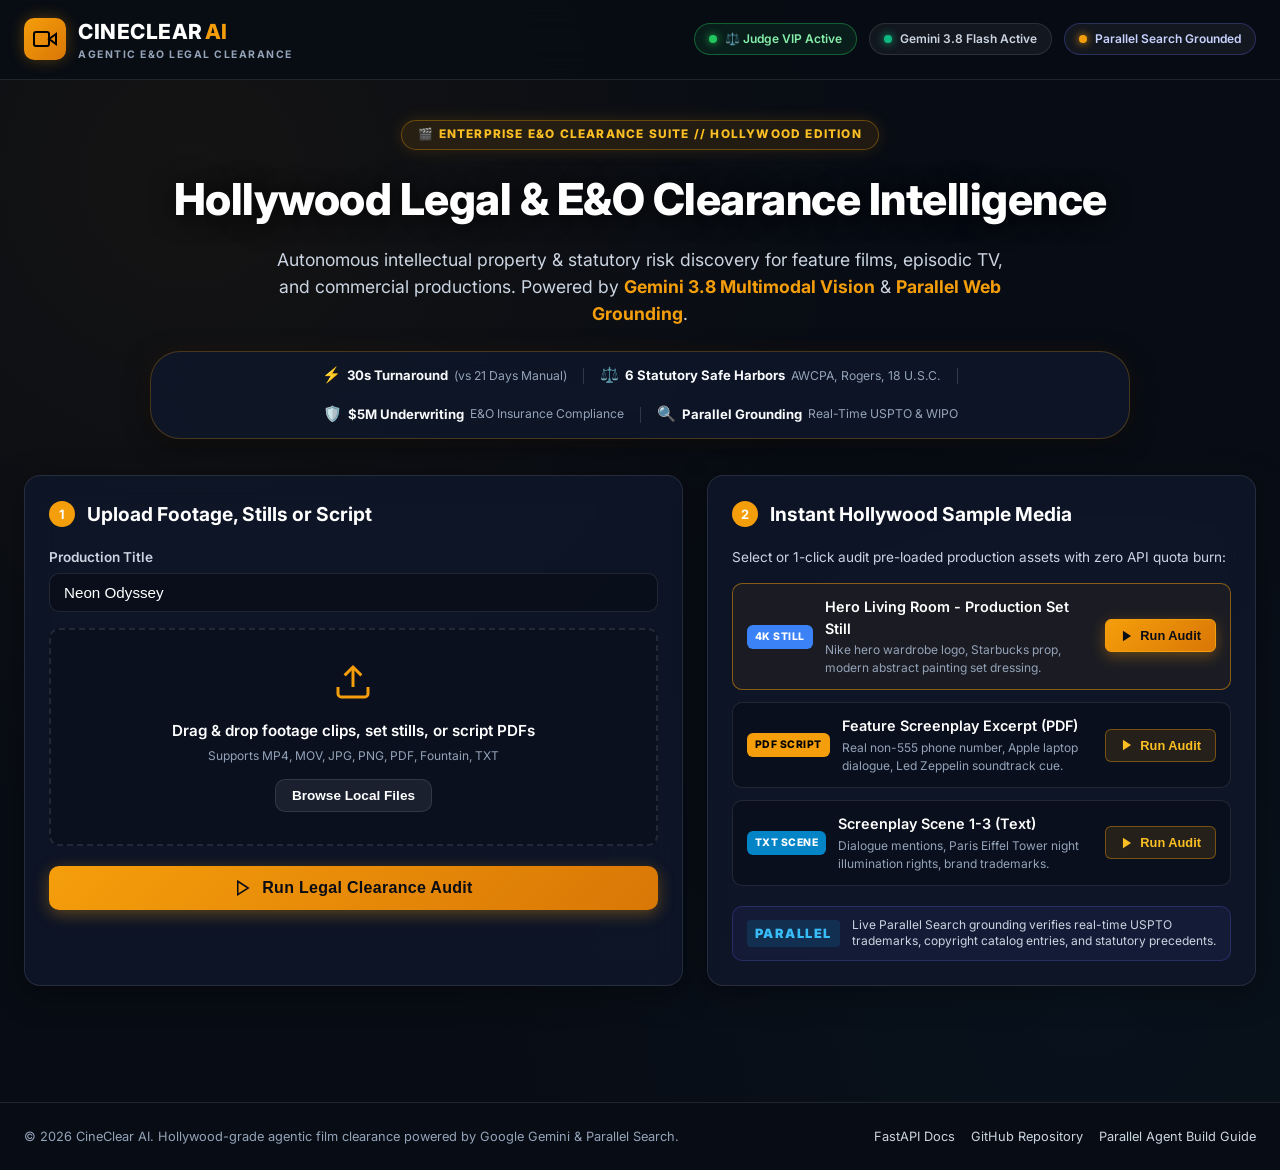
==== static/index.html @ ed9896b4 "perf: parallelize candidate grounding and video frames with asyncio.gather, add realistic stage prog" ====
<!DOCTYPE html>
<html lang="en">
<head>
    <meta charset="UTF-8">
    <meta name="viewport" content="width=device-width, initial-scale=1.0">
    <title>CineClear AI - Agentic Legal & E&O Clearance System</title>
    <link rel="stylesheet" href="/static/style.css">
    <link rel="preconnect" href="https://fonts.googleapis.com">
    <link rel="preconnect" href="https://fonts.gstatic.com" crossorigin>
    <link href="https://fonts.googleapis.com/css2?family=Inter:wght@300;400;500;600;700;800&family=JetBrains+Mono:wght@400;600&display=swap" rel="stylesheet">
</head>
<body>
    <!-- Top Navigation Bar -->
    <header class="top-nav">
        <div class="nav-container">
            <div class="brand">
                <div class="brand-icon">
                    <svg width="24" height="24" viewBox="0 0 24 24" fill="none" stroke="currentColor" stroke-width="2">
                        <polygon points="23 7 16 12 23 17 23 7"></polygon>
                        <rect x="1" y="5" width="15" height="14" rx="2" ry="2"></rect>
                    </svg>
                </div>
                <div class="brand-text">
                    <span class="brand-title">CINECLEAR<span class="highlight">AI</span></span>
                    <span class="brand-tag">AGENTIC E&O LEGAL CLEARANCE</span>
                </div>
            </div>
            
            <div class="status-badges">
                <div class="status-pill judge-vip" id="judge-status" title="Click to manage Hackathon Judge Access">
                    <span class="pulse-dot" id="judge-dot"></span>
                    <span id="judge-status-text">⚖️ Judge VIP Active</span>
                </div>
                <div class="status-pill" id="gemini-status">
                    <span class="pulse-dot"></span>
                    <span>Gemini 3.8 Flash Active</span>
                </div>
                <div class="status-pill parallel" id="parallel-status">
                    <span class="pulse-dot active"></span>
                    <span>Parallel Search Grounded</span>
                </div>
            </div>
        </div>
    </header>

    <!-- Main Content Container -->
    <main class="main-container">
        <!-- Hero Section -->
        <section class="hero-section">
            <div class="hero-badge">🎬 ENTERPRISE E&amp;O CLEARANCE SUITE // HOLLYWOOD EDITION</div>
            <h1 class="hero-title">Hollywood Legal &amp; E&amp;O Clearance Intelligence</h1>
            <p class="hero-subtitle">
                Autonomous intellectual property &amp; statutory risk discovery for feature films, episodic TV, and commercial productions.
                Powered by <strong>Gemini 3.8 Multimodal Vision</strong> &amp; <strong>Parallel Web Grounding</strong>.
            </p>

            <!-- Studio Telemetry Stats Ticker -->
            <div class="stats-ticker">
                <div class="ticker-item"><span class="ticker-icon">⚡</span> <span class="ticker-bold">30s Turnaround</span> <span class="ticker-muted">(vs 21 Days Manual)</span></div>
                <div class="ticker-divider"></div>
                <div class="ticker-item"><span class="ticker-icon">⚖️</span> <span class="ticker-bold">6 Statutory Safe Harbors</span> <span class="ticker-muted">AWCPA, Rogers, 18 U.S.C.</span></div>
                <div class="ticker-divider"></div>
                <div class="ticker-item"><span class="ticker-icon">🛡️</span> <span class="ticker-bold">$5M Underwriting</span> <span class="ticker-muted">E&amp;O Insurance Compliance</span></div>
                <div class="ticker-divider"></div>
                <div class="ticker-item"><span class="ticker-icon">🔍</span> <span class="ticker-bold">Parallel Grounding</span> <span class="ticker-muted">Real-Time USPTO &amp; WIPO</span></div>
            </div>
        </section>

        <!-- Audit Submission Grid -->
        <div class="submission-grid">
            <!-- Left Card: Upload File -->
            <div class="glass-card upload-card">
                <div class="card-header">
                    <span class="badge-num">1</span>
                    <h2>Upload Footage, Stills or Script</h2>
                </div>
                
                <div class="form-group">
                    <label for="project-title-input">Production Title</label>
                    <input type="text" id="project-title-input" class="input-field" placeholder="e.g. Midnight Drive (Feature)" value="Neon Odyssey">
                </div>

                <div class="drop-zone" id="drop-zone">
                    <input type="file" id="file-input" class="file-input" accept="image/*,video/*,.pdf,.txt,.fountain">
                    <div class="drop-zone-content">
                        <div class="upload-icon">
                            <svg width="40" height="40" viewBox="0 0 24 24" fill="none" stroke="currentColor" stroke-width="1.8">
                                <path d="M21 15v4a2 2 0 0 1-2 2H5a2 2 0 0 1-2-2v-4"></path>
                                <polyline points="17 8 12 3 7 8"></polyline>
                                <line x1="12" y1="3" x2="12" y2="15"></line>
                            </svg>
                        </div>
                        <p class="drop-text">Drag &amp; drop footage clips, set stills, or script PDFs</p>
                        <p class="drop-subtext">Supports MP4, MOV, JPG, PNG, PDF, Fountain, TXT</p>
                        <button type="button" class="btn-secondary browse-btn">Browse Local Files</button>
                        <div id="selected-file-name" class="selected-file hidden"></div>
                    </div>
                </div>

                <button id="btn-run-audit" class="btn-primary start-audit-btn">
                    <svg width="18" height="18" viewBox="0 0 24 24" fill="none" stroke="currentColor" stroke-width="2">
                        <polygon points="5 3 19 12 5 21 5 3"></polygon>
                    </svg>
                    <span>Run Legal Clearance Audit</span>
                </button>
            </div>

            <!-- Right Card: Instant Sample Library -->
            <div class="glass-card sample-card">
                <div class="card-header">
                    <span class="badge-num">2</span>
                    <h2>Instant Hollywood Sample Media</h2>
                </div>
                <p class="sample-intro">Select or 1-click audit pre-loaded production assets with zero API quota burn:</p>

                <div class="sample-list" id="sample-list">
                    <div class="sample-item active" data-sample="sample-photo">
                        <div class="sample-type-badge image">4K STILL</div>
                        <div class="sample-info">
                            <h4>Hero Living Room - Production Set Still</h4>
                            <p>Nike hero wardrobe logo, Starbucks prop, modern abstract painting set dressing.</p>
                        </div>
                        <button class="btn-sample-run" title="Audit this asset">
                            <svg width="14" height="14" viewBox="0 0 24 24" fill="currentColor">
                                <polygon points="5 3 19 12 5 21 5 3"></polygon>
                            </svg>
                            <span>Run Audit</span>
                        </button>
                    </div>

                    <div class="sample-item" data-sample="sample-screenplay">
                        <div class="sample-type-badge script">PDF SCRIPT</div>
                        <div class="sample-info">
                            <h4>Feature Screenplay Excerpt (PDF)</h4>
                            <p>Real non-555 phone number, Apple laptop dialogue, Led Zeppelin soundtrack cue.</p>
                        </div>
                        <button class="btn-sample-run" title="Audit this asset">
                            <svg width="14" height="14" viewBox="0 0 24 24" fill="currentColor">
                                <polygon points="5 3 19 12 5 21 5 3"></polygon>
                            </svg>
                            <span>Run Audit</span>
                        </button>
                    </div>

                    <div class="sample-item" data-sample="sample-script-txt">
                        <div class="sample-type-badge text">TXT SCENE</div>
                        <div class="sample-info">
                            <h4>Screenplay Scene 1-3 (Text)</h4>
                            <p>Dialogue mentions, Paris Eiffel Tower night illumination rights, brand trademarks.</p>
                        </div>
                        <button class="btn-sample-run" title="Audit this asset">
                            <svg width="14" height="14" viewBox="0 0 24 24" fill="currentColor">
                                <polygon points="5 3 19 12 5 21 5 3"></polygon>
                            </svg>
                            <span>Run Audit</span>
                        </button>
                    </div>
                </div>

                <div class="partner-callout">
                    <div class="partner-logo">PARALLEL</div>
                    <p>Live Parallel Search grounding verifies real-time USPTO trademarks, copyright catalog entries, and statutory precedents.</p>
                </div>
            </div>
        </div>

        <!-- Processing State (Hidden initially) -->
        <div id="processing-view" class="glass-card processing-container hidden">
            <div class="spinner-wrapper">
                <div class="radar-spinner"></div>
            </div>
            <h3 class="processing-title">Executing Multi-Turn Legal Clearance Pipeline</h3>
            <p class="processing-subtitle" id="processing-step-label">Stage 1/4: Initializing Multimodal Agents...</p>
            
            <div class="pipeline-progress-track">
                <div class="pipeline-progress-bar" id="pipeline-progress-bar"></div>
            </div>
            
            <div class="pipeline-steps">
                <div class="step-item active" id="step-1">
                    <span class="step-circle">1</span>
                    <span class="step-label">Visual &amp; Script Parsing</span>
                </div>
                <div class="step-line"></div>
                <div class="step-item" id="step-2">
                    <span class="step-circle">2</span>
                    <span class="step-label">Parallel Search Grounding</span>
                </div>
                <div class="step-line"></div>
                <div class="step-item" id="step-3">
                    <span class="step-circle">3</span>
                    <span class="step-label">Statutory Risk Synthesis</span>
                </div>
                <div class="step-line"></div>
                <div class="step-item" id="step-4">
                    <span class="step-circle">4</span>
                    <span class="step-label">E&amp;O Binder Generation</span>
                </div>
            </div>
        </div>

        <!-- Results View (Hidden initially) -->
        <div id="results-view" class="results-container hidden">
            <!-- Results Header & Actions -->
            <div class="results-header-bar">
                <div>
                    <h2 class="results-title" id="report-project-title">Project Legal Clearance Dossier</h2>
                    <p class="results-meta" id="report-meta-info">Analyzed Media: sample_set_photo.jpg | Generated: 2026-08-31 23:45:00 UTC</p>
                </div>
                <div class="action-buttons">
                    <button id="btn-download-pdf" class="btn-download">
                        <svg width="18" height="18" viewBox="0 0 24 24" fill="none" stroke="currentColor" stroke-width="2">
                            <path d="M14 2H6a2 2 0 0 0-2 2v16a2 2 0 0 0 2 2h12a2 2 0 0 0 2-2V8z"></path>
                            <polyline points="14 2 14 8 20 8"></polyline>
                            <line x1="16" y1="13" x2="8" y2="13"></line>
                            <line x1="16" y1="17" x2="8" y2="17"></line>
                            <polyline points="10 9 9 9 8 9"></polyline>
                        </svg>
                        <span>Export E&amp;O Binder (PDF)</span>
                    </button>
                    <button id="btn-export-edl" class="btn-edl">
                        <svg width="18" height="18" viewBox="0 0 24 24" fill="none" stroke="currentColor" stroke-width="2">
                            <rect x="2" y="2" width="20" height="20" rx="2.18" ry="2.18"></rect>
                            <line x1="7" y1="2" x2="7" y2="22"></line>
                            <line x1="17" y1="2" x2="17" y2="22"></line>
                            <line x1="2" y1="12" x2="22" y2="12"></line>
                            <line x1="2" y1="7" x2="7" y2="7"></line>
                            <line x1="2" y1="17" x2="7" y2="17"></line>
                            <line x1="17" y1="17" x2="22" y2="17"></line>
                            <line x1="17" y1="7" x2="22" y2="7"></line>
                        </svg>
                        <span>Export NLE Timeline (.EDL)</span>
                    </button>
                    <button id="btn-new-audit" class="btn-secondary">New Audit</button>
                </div>
            </div>

            <!-- Visual Media Viewport with Forensic Bounding Boxes -->
            <div class="media-viewport-container hidden" id="media-viewport-box">
                <div class="viewport-wrapper">
                    <img id="preview-image" src="" alt="Audited Media" class="preview-img hidden" />
                    <svg id="bbox-overlay" class="bbox-svg-overlay"></svg>
                </div>
            </div>

            <!-- Underwriter Clearance Assessment Banner -->
            <div class="underwriter-cert-card" id="underwriter-cert-card">
                <div class="cert-seal-icon">
                    <svg width="36" height="36" viewBox="0 0 24 24" fill="none" stroke="currentColor" stroke-width="2">
                        <path d="M12 22s8-4 8-10V5l-8-3-8 3v7c0 6 8 10 8 10z"></path>
                        <path d="m9 12 2 2 4-4"></path>
                    </svg>
                </div>
                <div class="cert-info">
                    <div class="cert-status-badge" id="cert-status-badge">CONDITIONAL UNDERWRITER CLEARANCE</div>
                    <h3 class="cert-title" id="cert-title">E&amp;O Underwriting Insurability Analysis</h3>
                    <p class="cert-subtitle" id="cert-subtitle">Risk profile evaluated against standard $5M worldwide distributor indemnification benchmarks. Execute attached Form-4A and Greeking work orders for full coverage.</p>
                </div>
                <div class="cert-score-container">
                    <div class="score-dial" id="cert-score-val">88%</div>
                    <div class="score-subtext">Insurability Readiness</div>
                </div>
            </div>

            <!-- Risk Metrics Banner -->
            <div class="metrics-grid">
                <div class="metric-card total">
                    <span class="metric-val" id="metric-total">0</span>
                    <span class="metric-name">Total Flags</span>
                </div>
                <div class="metric-card critical">
                    <span class="metric-val" id="metric-critical">0</span>
                    <span class="metric-name">Critical Risk</span>
                </div>
                <div class="metric-card high">
                    <span class="metric-val" id="metric-high">0</span>
                    <span class="metric-name">High Risk</span>
                </div>
                <div class="metric-card medium">
                    <span class="metric-val" id="metric-medium">0</span>
                    <span class="metric-name">Medium Risk</span>
                </div>
                <div class="metric-card low">
                    <span class="metric-val" id="metric-low">0</span>
                    <span class="metric-name">Low / Public Domain</span>
                </div>
            </div>

            <!-- Filter Controls -->
            <div class="filter-bar">
                <div class="filter-tabs">
                    <button class="filter-tab active" data-filter="ALL">All Flags (<span id="count-all">0</span>)</button>
                    <button class="filter-tab" data-filter="CRITICAL">Critical (<span id="count-critical">0</span>)</button>
                    <button class="filter-tab" data-filter="HIGH">High (<span id="count-high">0</span>)</button>
                    <button class="filter-tab" data-filter="MEDIUM">Medium (<span id="count-medium">0</span>)</button>
                    <button class="filter-tab" data-filter="LOW">Low (<span id="count-low">0</span>)</button>
                </div>
            </div>

            <!-- Clearance Flag Cards Container -->
            <div class="flags-grid" id="flags-container">
                <!-- Dynamically populated flag cards -->
            </div>

            <!-- Autonomous Departmental Remediation Package -->
            <div class="remediation-section" id="remediation-container">
                <div class="remediation-header">
                    <h3>⚡ Departmental Remediation Deliverables (Agent 3 Dispatcher)</h3>
                    <p>Pre-filled Form-4A artwork releases, trademark placement agreements, timecoded VFX paint/Greeking work orders, and script PII substitutions.</p>
                </div>
                <div class="remediation-grid" id="remediation-cards">
                    <!-- Populated dynamically -->
                </div>
            </div>

            <!-- Bottom Export Action Bar -->
            <div class="results-bottom-actions glass-card">
                <div class="bottom-actions-info">
                    <h4>🎬 Clearance Deliverables Ready for Distribution</h4>
                    <p>Export the court-ready E&amp;O Legal Binder or import color-coded timeline markers into DaVinci Resolve &amp; Premiere Pro.</p>
                </div>
                <div class="action-buttons">
                    <button id="btn-download-pdf-bottom" class="btn-download">
                        <svg width="18" height="18" viewBox="0 0 24 24" fill="none" stroke="currentColor" stroke-width="2">
                            <path d="M14 2H6a2 2 0 0 0-2 2v16a2 2 0 0 0 2 2h12a2 2 0 0 0 2-2V8z"></path>
                            <polyline points="14 2 14 8 20 8"></polyline>
                            <line x1="16" y1="13" x2="8" y2="13"></line>
                            <line x1="16" y1="17" x2="8" y2="17"></line>
                            <polyline points="10 9 9 9 8 9"></polyline>
                        </svg>
                        <span>Export E&amp;O Binder (PDF)</span>
                    </button>
                    <button id="btn-export-edl-bottom" class="btn-edl">
                        <svg width="18" height="18" viewBox="0 0 24 24" fill="none" stroke="currentColor" stroke-width="2">
                            <rect x="2" y="2" width="20" height="20" rx="2.18" ry="2.18"></rect>
                            <line x1="7" y1="2" x2="7" y2="22"></line>
                            <line x1="17" y1="2" x2="17" y2="22"></line>
                            <line x1="2" y1="12" x2="22" y2="12"></line>
                            <line x1="2" y1="7" x2="7" y2="7"></line>
                            <line x1="2" y1="17" x2="7" y2="17"></line>
                            <line x1="17" y1="17" x2="22" y2="17"></line>
                            <line x1="17" y1="7" x2="22" y2="7"></line>
                        </svg>
                        <span>Export CMX 3600 EDL Markers</span>
                    </button>
                </div>
            </div>
        </div>
    </main>

    <!-- Judge VIP Access Modal -->
    <div class="modal-overlay" id="judge-modal" style="display: none;">
        <div class="modal-content glass-card">
            <div class="modal-header">
                <div class="modal-icon">⚖️</div>
                <div>
                    <h3 style="margin: 0; font-size: 1.15rem; color: #fff;">Hackathon Judge VIP Pass</h3>
                    <p style="margin: 2px 0 0; font-size: 0.8rem; color: #94a3b8;">Instant 1-click access for custom footage &amp; screenplay audits</p>
                </div>
                <button class="modal-close" id="close-judge-modal">&times;</button>
            </div>
            <div class="modal-body" style="padding-top: 12px;">
                <p style="font-size: 0.85rem; color: #cbd5e1; line-height: 1.4; margin-bottom: 14px;">
                    Public guests can audit all bundled Hollywood sample sets with zero limits. To unlock live multimodal file uploads, enter the judge passkey below (pre-filled for hackathon evaluators):
                </p>
                <div class="form-group" style="margin-bottom: 16px;">
                    <label for="judge-passkey-input" style="font-size: 0.8rem; color: #f59e0b; font-weight: 600;">Judge Passkey</label>
                    <input type="text" id="judge-passkey-input" class="input-field" value="cineclear-judge-2026" placeholder="Enter judge passkey">
                </div>
                <div style="display: flex; gap: 10px; justify-content: flex-end;">
                    <button class="btn btn-secondary" id="cancel-judge-modal" style="padding: 8px 16px;">Cancel</button>
                    <button class="btn btn-primary" id="save-judge-passkey" style="padding: 8px 20px;">Activate Judge Pass</button>
                </div>
            </div>
        </div>
    </div>

    <!-- Footer -->
    <footer class="footer">
        <div class="footer-container">
            <p>&copy; 2026 CineClear AI. Hollywood-grade agentic film clearance powered by Google Gemini &amp; Parallel Search.</p>
            <div class="footer-links">
                <a href="/docs" target="_blank">FastAPI Docs</a>
                <a href="https://github.com/adamm285-dev/CineClear-AI" target="_blank">GitHub Repository</a>
                <a href="https://www.youtube.com/watch?v=6BG12veBOII" target="_blank">Parallel Agent Build Guide</a>
            </div>
        </div>
    </footer>

    <script src="/static/app.js"></script>
</body>
</html>
---- static/style.css ----
:root {
    --bg-main: #080c14;
    --bg-card: rgba(15, 23, 42, 0.85);
    --bg-card-hover: rgba(30, 41, 59, 0.95);
    --bg-glass: rgba(255, 255, 255, 0.03);
    
    --border-color: rgba(255, 255, 255, 0.1);
    --border-highlight: rgba(245, 158, 11, 0.4);
    
    /* Hollywood Cinema Gold / Tungsten Accent (Zero Purple) */
    --primary: #f59e0b;
    --primary-glow: rgba(245, 158, 11, 0.28);
    --primary-hover: #d97706;
    
    --text-main: #ffffff;
    --text-muted: #cbd5e1;
    --text-dim: #94a3b8;
    
    --risk-critical: #ef4444;
    --risk-critical-bg: rgba(239, 68, 68, 0.12);
    --risk-high: #f97316;
    --risk-high-bg: rgba(249, 115, 22, 0.12);
    --risk-medium: #eab308;
    --risk-medium-bg: rgba(234, 179, 8, 0.12);
    --risk-low: #10b981;
    --risk-low-bg: rgba(16, 185, 129, 0.12);

    --radius-sm: 6px;
    --radius-md: 10px;
    --radius-lg: 16px;
}

* {
    box-sizing: border-box;
    margin: 0;
    padding: 0;
}

body {
    font-family: 'Inter', -apple-system, BlinkMacSystemFont, sans-serif;
    background-color: var(--bg-main);
    color: var(--text-main);
    min-height: 100vh;
    display: flex;
    flex-direction: column;
    line-height: 1.5;
    background-image: 
        radial-gradient(circle at 15% 15%, rgba(245, 158, 11, 0.05) 0%, transparent 45%),
        radial-gradient(circle at 85% 85%, rgba(14, 165, 233, 0.04) 0%, transparent 45%);
}

/* Navigation */
.top-nav {
    border-bottom: 1px solid var(--border-color);
    background: rgba(8, 12, 20, 0.92);
    backdrop-filter: blur(16px);
    position: sticky;
    top: 0;
    z-index: 100;
}

.nav-container {
    max-width: 1280px;
    margin: 0 auto;
    padding: 16px 24px;
    display: flex;
    justify-content: space-between;
    align-items: center;
}

.brand {
    display: flex;
    align-items: center;
    gap: 12px;
}

.brand-icon {
    width: 42px;
    height: 42px;
    background: linear-gradient(135deg, #f59e0b, #d97706);
    border-radius: var(--radius-md);
    display: flex;
    align-items: center;
    justify-content: center;
    color: #000;
    font-weight: 800;
    box-shadow: 0 0 16px rgba(245, 158, 11, 0.3);
}

.brand-title {
    font-size: 1.3rem;
    font-weight: 800;
    letter-spacing: 0.5px;
    color: #ffffff;
}

.brand-title .highlight {
    color: #f59e0b;
    margin-left: 2px;
}

.brand-tag {
    display: block;
    font-size: 0.65rem;
    font-weight: 700;
    letter-spacing: 1.5px;
    color: var(--text-dim);
}

.status-badges {
    display: flex;
    gap: 12px;
}

.status-pill {
    display: flex;
    align-items: center;
    gap: 8px;
    background: rgba(255, 255, 255, 0.05);
    border: 1px solid var(--border-color);
    padding: 6px 14px;
    border-radius: 20px;
    font-size: 0.75rem;
    font-weight: 600;
    color: var(--text-muted);
}

.status-pill.parallel {
    border-color: rgba(99, 102, 241, 0.3);
    color: #c7d2fe;
}

.status-pill.judge-vip {
    cursor: pointer;
    transition: all 0.2s ease;
    border-color: rgba(234, 179, 8, 0.3);
    color: #fef08a;
    background: rgba(234, 179, 8, 0.08);
}

.status-pill.judge-vip:hover {
    transform: translateY(-1px);
    border-color: rgba(234, 179, 8, 0.6);
    box-shadow: 0 0 12px rgba(234, 179, 8, 0.2);
}

.status-pill.judge-vip.active-vip {
    border-color: rgba(34, 197, 94, 0.4);
    color: #86efac;
    background: rgba(34, 197, 94, 0.1);
}

.status-pill.judge-vip.active-vip .pulse-dot {
    background-color: #22c55e;
    box-shadow: 0 0 8px #22c55e;
}

.pulse-dot {
    width: 8px;
    height: 8px;
    background-color: var(--risk-low);
    border-radius: 50%;
    box-shadow: 0 0 8px var(--risk-low);
}

.pulse-dot.active {
    background-color: var(--primary);
    box-shadow: 0 0 8px var(--primary);
    animation: pulse 2s infinite;
}

@keyframes pulse {
    0% { transform: scale(0.95); opacity: 0.8; }
    50% { transform: scale(1.2); opacity: 1; }
    100% { transform: scale(0.95); opacity: 0.8; }
}

/* Modal Overlay & Card */
.modal-overlay {
    position: fixed;
    top: 0;
    left: 0;
    right: 0;
    bottom: 0;
    background: rgba(4, 7, 13, 0.82);
    backdrop-filter: blur(8px);
    display: flex;
    align-items: center;
    justify-content: center;
    z-index: 1000;
    animation: fadeIn 0.2s ease;
}

.modal-content {
    width: 100%;
    max-width: 480px;
    padding: 24px;
    border: 1px solid rgba(99, 102, 241, 0.35);
    box-shadow: 0 20px 40px rgba(0, 0, 0, 0.6), 0 0 24px rgba(99, 102, 241, 0.2);
    background: #0b0f19;
    border-radius: var(--radius-lg);
}

.modal-header {
    display: flex;
    align-items: center;
    gap: 12px;
    border-bottom: 1px solid var(--border-color);
    padding-bottom: 14px;
    margin-bottom: 14px;
}

.modal-icon {
    font-size: 1.6rem;
}

.modal-close {
    margin-left: auto;
    background: none;
    border: none;
    color: #94a3b8;
    font-size: 1.5rem;
    cursor: pointer;
    line-height: 1;
    transition: color 0.15s;
}

.modal-close:hover {
    color: #fff;
}

/* Main Container */
.main-container {
    max-width: 1280px;
    margin: 0 auto;
    padding: 32px 24px;
    flex: 1;
    width: 100%;
}

/* Hero Section */
.hero-section {
    text-align: center;
    margin-bottom: 36px;
    padding-top: 8px;
}

.hero-badge {
    display: inline-flex;
    align-items: center;
    gap: 8px;
    padding: 5px 16px;
    background: rgba(245, 158, 11, 0.1);
    border: 1px solid rgba(245, 158, 11, 0.35);
    border-radius: 20px;
    color: #fbbf24;
    font-size: 0.74rem;
    font-weight: 800;
    letter-spacing: 1.2px;
    margin-bottom: 16px;
    box-shadow: 0 0 16px rgba(245, 158, 11, 0.15);
}

.hero-title {
    font-size: 2.75rem;
    font-weight: 800;
    letter-spacing: -0.5px;
    margin-bottom: 14px;
    color: #ffffff;
    text-shadow: 0 2px 24px rgba(0, 0, 0, 0.9);
}

.hero-subtitle {
    font-size: 1.1rem;
    color: #cbd5e1;
    max-width: 760px;
    margin: 0 auto 24px;
    line-height: 1.55;
}

.hero-subtitle strong {
    color: #f59e0b;
    font-weight: 700;
}

/* Studio Telemetry Stats Ticker */
.stats-ticker {
    display: flex;
    align-items: center;
    justify-content: center;
    flex-wrap: wrap;
    gap: 16px;
    background: rgba(15, 23, 42, 0.85);
    border: 1px solid rgba(245, 158, 11, 0.25);
    border-radius: 30px;
    padding: 12px 26px;
    max-width: 980px;
    margin: 0 auto;
    backdrop-filter: blur(16px);
    box-shadow: 0 6px 24px rgba(0, 0, 0, 0.5), 0 0 20px rgba(245, 158, 11, 0.08);
}

.ticker-item {
    display: flex;
    align-items: center;
    gap: 6px;
    font-size: 0.82rem;
}

.ticker-icon {
    font-size: 0.95rem;
}

.ticker-bold {
    font-weight: 700;
    color: #f8fafc;
}

.ticker-muted {
    color: #94a3b8;
    font-size: 0.76rem;
}

.ticker-divider {
    width: 1px;
    height: 16px;
    background: rgba(255, 255, 255, 0.15);
}

/* Cards & Glassmorphism */
.glass-card {
    background: var(--bg-card);
    backdrop-filter: blur(16px);
    border: 1px solid var(--border-color);
    border-radius: var(--radius-lg);
    padding: 24px;
    box-shadow: 0 8px 32px rgba(0, 0, 0, 0.35);
}

.submission-grid {
    display: grid;
    grid-template-columns: 1.2fr 1fr;
    gap: 24px;
    margin-bottom: 36px;
}

.card-header {
    display: flex;
    align-items: center;
    gap: 12px;
    margin-bottom: 18px;
}

.badge-num {
    width: 26px;
    height: 26px;
    background: var(--primary);
    color: #fff;
    font-size: 0.8rem;
    font-weight: 700;
    border-radius: 50%;
    display: flex;
    align-items: center;
    justify-content: center;
}

.card-header h2 {
    font-size: 1.2rem;
    font-weight: 700;
    color: var(--text-main);
}

/* Form Styles */
.form-group {
    margin-bottom: 16px;
}

.form-group label {
    display: block;
    font-size: 0.85rem;
    font-weight: 600;
    color: var(--text-muted);
    margin-bottom: 6px;
}

.input-field {
    width: 100%;
    background: rgba(0, 0, 0, 0.3);
    border: 1px solid var(--border-color);
    border-radius: var(--radius-md);
    padding: 10px 14px;
    color: #fff;
    font-size: 0.95rem;
    outline: none;
    transition: border-color 0.2s, box-shadow 0.2s;
}

.input-field:focus {
    border-color: var(--primary);
    box-shadow: 0 0 0 3px var(--primary-glow);
}

/* Drop Zone */
.drop-zone {
    border: 2px dashed var(--border-color);
    border-radius: var(--radius-md);
    padding: 32px 16px;
    text-align: center;
    background: rgba(0, 0, 0, 0.2);
    cursor: pointer;
    transition: all 0.2s ease;
    position: relative;
    margin-bottom: 20px;
}

.drop-zone:hover, .drop-zone.dragover {
    border-color: var(--primary);
    background: rgba(99, 102, 241, 0.05);
}

.file-input {
    position: absolute;
    top: 0;
    left: 0;
    width: 100%;
    height: 100%;
    opacity: 0;
    cursor: pointer;
}

.upload-icon {
    color: var(--primary);
    margin-bottom: 12px;
}

.drop-text {
    font-size: 0.95rem;
    font-weight: 600;
    margin-bottom: 4px;
}

.drop-subtext {
    font-size: 0.75rem;
    color: var(--text-dim);
    margin-bottom: 14px;
}

.selected-file {
    margin-top: 12px;
    padding: 8px 12px;
    background: rgba(245, 158, 11, 0.12);
    border: 1px solid var(--primary);
    border-radius: var(--radius-sm);
    font-size: 0.85rem;
    color: #fde68a;
    font-family: 'JetBrains Mono', monospace;
}

/* Buttons */
.btn-primary {
    width: 100%;
    background: linear-gradient(135deg, #f59e0b, #d97706);
    color: #080c14;
    border: none;
    border-radius: var(--radius-md);
    padding: 13px 20px;
    font-size: 1rem;
    font-weight: 800;
    letter-spacing: 0.3px;
    cursor: pointer;
    display: flex;
    align-items: center;
    justify-content: center;
    gap: 10px;
    box-shadow: 0 4px 16px rgba(245, 158, 11, 0.35);
    transition: all 0.2s ease;
}

.btn-primary:hover {
    background: linear-gradient(135deg, #fbbf24, #ea580c);
    transform: translateY(-1px);
    box-shadow: 0 6px 24px rgba(245, 158, 11, 0.5);
}

.btn-secondary {
    background: rgba(255, 255, 255, 0.07);
    color: var(--text-main);
    border: 1px solid var(--border-color);
    border-radius: var(--radius-md);
    padding: 8px 16px;
    font-size: 0.85rem;
    font-weight: 600;
    cursor: pointer;
    transition: background 0.2s;
}

.btn-secondary:hover {
    background: rgba(255, 255, 255, 0.12);
}

.btn-download {
    background: linear-gradient(135deg, #10b981, #059669);
    color: #fff;
    border: none;
    border-radius: var(--radius-md);
    padding: 10px 18px;
    font-size: 0.9rem;
    font-weight: 700;
    cursor: pointer;
    display: flex;
    align-items: center;
    gap: 8px;
    box-shadow: 0 4px 12px rgba(16, 185, 129, 0.3);
    transition: transform 0.15s;
}

.btn-download:hover {
    transform: translateY(-1px);
}

/* Sample Library List */
.sample-intro {
    font-size: 0.85rem;
    color: var(--text-muted);
    margin-bottom: 16px;
}

.sample-list {
    display: flex;
    flex-direction: column;
    gap: 12px;
    margin-bottom: 20px;
}

.sample-item {
    display: flex;
    align-items: center;
    gap: 12px;
    background: rgba(0, 0, 0, 0.25);
    border: 1px solid var(--border-color);
    border-radius: var(--radius-md);
    padding: 12px 14px;
    cursor: pointer;
    transition: all 0.2s;
}

.sample-item:hover, .sample-item.active {
    border-color: var(--primary);
    background: rgba(99, 102, 241, 0.08);
}

.sample-type-badge {
    font-size: 0.65rem;
    font-weight: 800;
    padding: 4px 8px;
    border-radius: var(--radius-sm);
    letter-spacing: 0.5px;
}

.sample-type-badge.image { background: #3b82f6; color: #fff; }
.sample-type-badge.script { background: #f59e0b; color: #000; font-weight: 800; }
.sample-type-badge.text { background: #0284c7; color: #fff; }

.sample-info {
    flex: 1;
}

.sample-info h4 {
    font-size: 0.9rem;
    font-weight: 600;
    margin-bottom: 2px;
}

.sample-info p {
    font-size: 0.75rem;
    color: var(--text-dim);
}

.btn-sample-run {
    display: inline-flex;
    align-items: center;
    gap: 6px;
    background: rgba(245, 158, 11, 0.12);
    border: 1px solid rgba(245, 158, 11, 0.4);
    color: #fbbf24;
    font-size: 0.8rem;
    font-weight: 700;
    padding: 8px 14px;
    border-radius: var(--radius-sm);
    cursor: pointer;
    white-space: nowrap;
    transition: all 0.2s ease;
}

.btn-sample-run svg {
    color: inherit;
}

.btn-sample-run:hover,
.sample-item.active .btn-sample-run {
    background: linear-gradient(135deg, #f59e0b, #d97706);
    border-color: #f59e0b;
    color: #080c14;
    box-shadow: 0 4px 14px rgba(245, 158, 11, 0.35);
    transform: translateY(-1px);
}

.sample-item.active {
    border-color: rgba(245, 158, 11, 0.5);
    background: rgba(245, 158, 11, 0.06);
}

.partner-callout {
    display: flex;
    align-items: center;
    gap: 12px;
    background: rgba(99, 102, 241, 0.08);
    border: 1px solid rgba(99, 102, 241, 0.25);
    border-radius: var(--radius-md);
    padding: 10px 14px;
}

.partner-logo {
    font-size: 0.8rem;
    font-weight: 900;
    letter-spacing: 1.5px;
    color: #38bdf8;
    background: rgba(14, 165, 233, 0.15);
    padding: 4px 8px;
    border-radius: 4px;
}

.partner-callout p {
    font-size: 0.75rem;
    color: #cbd5e1;
    line-height: 1.4;
}

/* Processing View */
.processing-container {
    text-align: center;
    padding: 48px 24px;
    margin-bottom: 36px;
}

.spinner-wrapper {
    margin-bottom: 20px;
    display: flex;
    justify-content: center;
}

.radar-spinner {
    width: 60px;
    height: 60px;
    border: 3px solid rgba(99, 102, 241, 0.15);
    border-top-color: var(--primary);
    border-radius: 50%;
    animation: spin 1s linear infinite;
}

@keyframes spin {
    to { transform: rotate(360deg); }
}

.processing-title {
    font-size: 1.4rem;
    font-weight: 700;
    margin-bottom: 6px;
}

.processing-subtitle {
    font-size: 0.92rem;
    color: #cbd5e1;
    margin-bottom: 20px;
    font-weight: 500;
}

.pipeline-progress-track {
    max-width: 620px;
    height: 6px;
    background: rgba(255, 255, 255, 0.08);
    border-radius: 4px;
    margin: 0 auto 30px;
    overflow: hidden;
}

.pipeline-progress-bar {
    height: 100%;
    width: 0%;
    background: linear-gradient(90deg, #f59e0b, #10b981);
    border-radius: 4px;
    transition: width 0.4s ease;
    box-shadow: 0 0 10px rgba(245, 158, 11, 0.4);
}

.pipeline-steps {
    display: flex;
    align-items: center;
    justify-content: center;
    max-width: 800px;
    margin: 0 auto;
}

.step-item {
    display: flex;
    flex-direction: column;
    align-items: center;
    gap: 8px;
    transition: all 0.25s ease;
}

.step-circle {
    width: 34px;
    height: 34px;
    background: rgba(255, 255, 255, 0.06);
    border: 1.5px solid var(--border-color);
    border-radius: 50%;
    display: flex;
    align-items: center;
    justify-content: center;
    font-size: 0.85rem;
    font-weight: 800;
    color: var(--text-dim);
    transition: all 0.3s ease;
}

.step-item.running .step-circle {
    background: rgba(245, 158, 11, 0.15);
    border-color: #f59e0b;
    color: #fbbf24;
    box-shadow: 0 0 16px rgba(245, 158, 11, 0.5);
    animation: pulseRing 1.5s infinite;
}

.step-item.completed .step-circle {
    background: #10b981;
    border-color: #10b981;
    color: #080c14;
    box-shadow: 0 0 12px rgba(16, 185, 129, 0.4);
}

@keyframes pulseRing {
    0% { transform: scale(1); box-shadow: 0 0 0 0 rgba(245, 158, 11, 0.4); }
    70% { transform: scale(1.08); box-shadow: 0 0 0 8px rgba(245, 158, 11, 0); }
    100% { transform: scale(1); box-shadow: 0 0 0 0 rgba(245, 158, 11, 0); }
}

.step-label {
    font-size: 0.75rem;
    font-weight: 600;
    color: var(--text-dim);
    transition: color 0.2s;
}

.step-item.running .step-label {
    color: #fbbf24;
    font-weight: 700;
}

.step-item.completed .step-label {
    color: var(--text-main);
}

.step-line {
    flex: 1;
    height: 2px;
    background: var(--border-color);
    margin: 0 12px;
    margin-bottom: 24px;
    transition: background 0.3s ease;
}

.step-line.completed {
    background: #10b981;
}

/* Bottom Export Action Bar */
.results-bottom-actions {
    display: flex;
    justify-content: space-between;
    align-items: center;
    margin-top: 36px;
    padding: 24px 28px;
    background: linear-gradient(135deg, rgba(15, 23, 42, 0.95), rgba(30, 41, 59, 0.85));
    border: 1px solid rgba(245, 158, 11, 0.3);
    border-radius: var(--radius-lg);
    gap: 20px;
    flex-wrap: wrap;
    box-shadow: 0 8px 30px rgba(0, 0, 0, 0.4);
}

.bottom-actions-info h4 {
    font-size: 1.15rem;
    font-weight: 800;
    color: #fff;
    margin-bottom: 4px;
}

.bottom-actions-info p {
    font-size: 0.82rem;
    color: #94a3b8;
}

/* Results View */
.results-header-bar {
    display: flex;
    justify-content: space-between;
    align-items: center;
    margin-bottom: 24px;
    flex-wrap: wrap;
    gap: 16px;
}

.results-title {
    font-size: 1.6rem;
    font-weight: 800;
}

.results-meta {
    font-size: 0.85rem;
    color: var(--text-muted);
}

.btn-edl {
    background: rgba(30, 41, 59, 0.9);
    border: 1px solid #475569;
    color: #f1f5f9;
    padding: 10px 16px;
    border-radius: var(--radius-md);
    font-size: 0.9rem;
    font-weight: 700;
    cursor: pointer;
    display: flex;
    align-items: center;
    gap: 8px;
    transition: all 0.2s;
}

.btn-edl:hover {
    background: rgba(51, 65, 85, 1);
    border-color: #94a3b8;
    transform: translateY(-1px);
}

/* Media Viewport with SVG Bounding Box Overlay */
.media-viewport-container {
    background: #020617;
    border: 1px solid var(--border-color);
    border-radius: var(--radius-lg);
    margin-bottom: 28px;
    padding: 16px;
    display: flex;
    justify-content: center;
    align-items: center;
    box-shadow: inset 0 2px 8px rgba(0, 0, 0, 0.6);
}

.viewport-wrapper {
    position: relative;
    display: inline-block;
    max-width: 100%;
    border-radius: var(--radius-md);
    overflow: hidden;
    line-height: 0;
}

.preview-img {
    max-height: 480px;
    max-width: 100%;
    height: auto;
    object-fit: contain;
    border-radius: var(--radius-md);
    display: block;
}

.bbox-svg-overlay {
    position: absolute;
    top: 0;
    left: 0;
    width: 100%;
    height: 100%;
    pointer-events: none;
}

.bbox-svg-overlay rect {
    transition: all 0.25s cubic-bezier(0.4, 0, 0.2, 1);
}

.bbox-svg-overlay text {
    font-family: 'Inter', system-ui, sans-serif;
    text-shadow: 0 1px 3px rgba(0, 0, 0, 0.9);
}

/* Underwriter Clearance Assessment Banner */
.underwriter-cert-card {
    background: linear-gradient(135deg, rgba(15, 23, 42, 0.95), rgba(30, 41, 59, 0.9));
    border: 1px solid rgba(245, 158, 11, 0.35);
    border-radius: var(--radius-lg);
    padding: 22px 28px;
    margin-bottom: 24px;
    display: flex;
    align-items: center;
    gap: 22px;
    box-shadow: 0 10px 30px rgba(0, 0, 0, 0.45), 0 0 24px rgba(245, 158, 11, 0.1);
    backdrop-filter: blur(16px);
}

.cert-seal-icon {
    width: 60px;
    height: 60px;
    border-radius: 50%;
    background: linear-gradient(135deg, rgba(245, 158, 11, 0.15), rgba(16, 185, 129, 0.15));
    border: 2px solid #10b981;
    display: flex;
    align-items: center;
    justify-content: center;
    color: #10b981;
    flex-shrink: 0;
    box-shadow: 0 0 20px rgba(16, 185, 129, 0.3);
}

.cert-info {
    flex: 1;
}

.cert-status-badge {
    display: inline-block;
    padding: 3px 10px;
    background: rgba(16, 185, 129, 0.15);
    border: 1px solid rgba(16, 185, 129, 0.4);
    color: #34d399;
    font-size: 0.68rem;
    font-weight: 800;
    letter-spacing: 1px;
    border-radius: 12px;
    margin-bottom: 6px;
}

.cert-status-badge.warning {
    background: rgba(245, 158, 11, 0.15);
    border-color: rgba(245, 158, 11, 0.4);
    color: #fbbf24;
}

.cert-status-badge.danger {
    background: rgba(239, 68, 68, 0.15);
    border-color: rgba(239, 68, 68, 0.4);
    color: #f87171;
}

.cert-title {
    font-size: 1.25rem;
    font-weight: 800;
    color: #f8fafc;
    margin-bottom: 4px;
}

.cert-subtitle {
    font-size: 0.82rem;
    color: #94a3b8;
    line-height: 1.45;
}

.cert-score-container {
    text-align: center;
    flex-shrink: 0;
    padding-left: 20px;
    border-left: 1px solid rgba(255, 255, 255, 0.1);
}

.score-dial {
    font-size: 2.2rem;
    font-weight: 900;
    color: #10b981;
    line-height: 1;
    margin-bottom: 4px;
    text-shadow: 0 0 16px rgba(16, 185, 129, 0.4);
}

.score-subtext {
    font-size: 0.7rem;
    font-weight: 700;
    color: #94a3b8;
    text-transform: uppercase;
    letter-spacing: 0.5px;
}

/* Risk Metrics Grid */
.metrics-grid {
    display: grid;
    grid-template-columns: repeat(auto-fit, minmax(180px, 1fr));
    gap: 16px;
    margin-bottom: 28px;
}

.metric-card {
    background: var(--bg-card);
    border: 1px solid var(--border-color);
    border-radius: var(--radius-md);
    padding: 16px;
    text-align: center;
    transition: transform 0.2s;
}

.metric-card:hover {
    transform: translateY(-2px);
}

.metric-val {
    display: block;
    font-size: 2rem;
    font-weight: 800;
    margin-bottom: 4px;
}

.metric-name {
    font-size: 0.75rem;
    font-weight: 700;
    letter-spacing: 0.5px;
    text-transform: uppercase;
    color: var(--text-muted);
}

.metric-card.total .metric-val { color: #f8fafc; }
.metric-card.critical .metric-val { color: var(--risk-critical); }
.metric-card.high .metric-val { color: var(--risk-high); }
.metric-card.medium .metric-val { color: var(--risk-medium); }
.metric-card.low .metric-val { color: var(--risk-low); }

/* Filter Bar */
.filter-bar {
    margin-bottom: 20px;
}

.filter-tabs {
    display: flex;
    gap: 8px;
    flex-wrap: wrap;
}

.filter-tab {
    background: rgba(255, 255, 255, 0.04);
    border: 1px solid var(--border-color);
    color: var(--text-muted);
    font-size: 0.85rem;
    font-weight: 600;
    padding: 8px 16px;
    border-radius: 20px;
    cursor: pointer;
    transition: all 0.2s;
}

.filter-tab:hover, .filter-tab.active {
    background: var(--primary);
    border-color: var(--primary);
    color: #fff;
    box-shadow: 0 2px 8px var(--primary-glow);
}

/* Flag Cards */
.flags-grid {
    display: flex;
    flex-direction: column;
    gap: 16px;
}

.flag-card {
    background: var(--bg-card);
    border: 1px solid var(--border-color);
    border-left: 4px solid var(--primary);
    border-radius: var(--radius-md);
    padding: 20px;
    transition: border-color 0.2s, background 0.2s;
}

.flag-card.risk-CRITICAL { border-left-color: var(--risk-critical); }
.flag-card.risk-HIGH { border-left-color: var(--risk-high); }
.flag-card.risk-MEDIUM { border-left-color: var(--risk-medium); }
.flag-card.risk-LOW { border-left-color: var(--risk-low); }

.flag-header {
    display: flex;
    justify-content: space-between;
    align-items: center;
    margin-bottom: 12px;
    flex-wrap: wrap;
    gap: 8px;
}

.flag-title-area {
    display: flex;
    align-items: center;
    gap: 10px;
}

.flag-timecode {
    background: rgba(0, 0, 0, 0.4);
    border: 1px solid var(--border-color);
    padding: 3px 8px;
    border-radius: 4px;
    font-family: 'JetBrains Mono', monospace;
    font-size: 0.75rem;
    font-weight: 600;
    color: #93c5fd;
}

.flag-category {
    font-size: 0.7rem;
    font-weight: 700;
    letter-spacing: 0.5px;
    padding: 3px 8px;
    border-radius: 4px;
    background: rgba(255, 255, 255, 0.06);
    color: var(--text-muted);
}

.flag-risk-badge {
    font-size: 0.75rem;
    font-weight: 800;
    padding: 4px 10px;
    border-radius: 20px;
}

.flag-risk-badge.CRITICAL { background: var(--risk-critical-bg); color: var(--risk-critical); border: 1px solid rgba(239, 68, 68, 0.3); }
.flag-risk-badge.HIGH { background: var(--risk-high-bg); color: var(--risk-high); border: 1px solid rgba(249, 115, 22, 0.3); }
.flag-risk-badge.MEDIUM { background: var(--risk-medium-bg); color: var(--risk-medium); border: 1px solid rgba(234, 179, 8, 0.3); }
.flag-risk-badge.LOW { background: var(--risk-low-bg); color: var(--risk-low); border: 1px solid rgba(34, 197, 94, 0.3); }

.flag-entity-name {
    font-size: 1.15rem;
    font-weight: 700;
    margin-bottom: 8px;
    color: #fff;
}

.flag-description {
    font-size: 0.9rem;
    color: var(--text-muted);
    margin-bottom: 16px;
    line-height: 1.4;
}

/* Parallel Grounding Box */
.grounding-box {
    background: rgba(0, 0, 0, 0.35);
    border: 1px solid rgba(99, 102, 241, 0.2);
    border-radius: var(--radius-sm);
    padding: 14px;
    margin-bottom: 14px;
}

.grounding-header {
    display: flex;
    align-items: center;
    justify-content: space-between;
    margin-bottom: 8px;
    font-size: 0.75rem;
    font-weight: 700;
    color: #38bdf8;
}

.grounding-query {
    font-size: 0.8rem;
    font-style: italic;
    color: var(--text-dim);
    margin-bottom: 8px;
}

.grounding-statutory {
    font-size: 0.85rem;
    color: #e2e8f0;
    line-height: 1.45;
    margin-bottom: 10px;
}

.grounding-meta-row {
    display: flex;
    gap: 16px;
    font-size: 0.75rem;
    color: var(--text-dim);
    flex-wrap: wrap;
}

.grounding-meta-row strong {
    color: var(--text-muted);
}

/* Fair Use Scorecard Box */
.fair-use-box {
    background: rgba(15, 23, 42, 0.6);
    border: 1px solid rgba(148, 163, 184, 0.2);
    border-radius: var(--radius-sm);
    padding: 14px;
    margin-bottom: 14px;
}

.fair-use-header {
    display: flex;
    justify-content: space-between;
    align-items: center;
    margin-bottom: 10px;
    font-size: 0.8rem;
    font-weight: 700;
    color: #e2e8f0;
    flex-wrap: wrap;
    gap: 8px;
}

.defense-pill {
    font-size: 0.7rem;
    font-weight: 800;
    padding: 3px 8px;
    border-radius: 20px;
}

.defense-pill.strong { background: rgba(34, 197, 94, 0.15); color: #4ade80; border: 1px solid rgba(34, 197, 94, 0.3); }
.defense-pill.moderate { background: rgba(234, 179, 8, 0.15); color: #facc15; border: 1px solid rgba(234, 179, 8, 0.3); }
.defense-pill.risk { background: rgba(239, 68, 68, 0.15); color: #f87171; border: 1px solid rgba(239, 68, 68, 0.3); }

.fair-use-factors-grid {
    display: grid;
    grid-template-columns: repeat(auto-fit, minmax(240px, 1fr));
    gap: 8px;
}

.factor-item {
    background: rgba(0, 0, 0, 0.3);
    border: 1px solid var(--border-color);
    border-radius: var(--radius-sm);
    padding: 8px 10px;
    display: flex;
    align-items: flex-start;
    gap: 8px;
}

.factor-score {
    background: rgba(14, 165, 233, 0.15);
    color: #38bdf8;
    font-family: 'JetBrains Mono', monospace;
    font-size: 0.75rem;
    font-weight: 800;
    padding: 2px 6px;
    border-radius: 4px;
    white-space: nowrap;
}

.factor-text {
    font-size: 0.75rem;
    color: var(--text-muted);
    line-height: 1.35;
}

/* Multi-Territory Compliance Box */
.territory-box {
    background: rgba(15, 23, 42, 0.5);
    border: 1px solid rgba(56, 189, 248, 0.2);
    border-radius: var(--radius-sm);
    padding: 14px;
    margin-bottom: 14px;
}

.territory-header {
    font-size: 0.8rem;
    font-weight: 700;
    color: #38bdf8;
    margin-bottom: 10px;
}

.territory-grid {
    display: grid;
    grid-template-columns: repeat(auto-fit, minmax(200px, 1fr));
    gap: 8px;
}

.territory-card {
    background: rgba(0, 0, 0, 0.35);
    border: 1px solid rgba(255, 255, 255, 0.06);
    border-radius: var(--radius-sm);
    padding: 10px;
    display: flex;
    flex-direction: column;
    gap: 4px;
}

.territory-name {
    font-size: 0.8rem;
    font-weight: 800;
    color: #fff;
}

.territory-status {
    font-size: 0.7rem;
    font-weight: 700;
    color: #38bdf8;
    background: rgba(56, 189, 248, 0.1);
    padding: 2px 6px;
    border-radius: 3px;
    align-self: flex-start;
}

.territory-statute {
    font-size: 0.75rem;
    font-family: 'JetBrains Mono', monospace;
    color: #94a3b8;
}

.territory-notes {
    font-size: 0.72rem;
    color: var(--text-dim);
    line-height: 1.3;
}

/* AWCPA Architectural Box */
.arch-box {
    border-radius: var(--radius-sm);
    padding: 14px;
    margin-bottom: 14px;
    font-size: 0.8rem;
}

.arch-box.safe {
    background: rgba(16, 185, 129, 0.08);
    border: 1px solid rgba(16, 185, 129, 0.3);
}

.arch-box.restricted {
    background: rgba(239, 68, 68, 0.08);
    border: 1px solid rgba(239, 68, 68, 0.3);
}

.arch-header {
    display: flex;
    justify-content: space-between;
    align-items: center;
    margin-bottom: 8px;
    font-weight: 700;
    color: #e2e8f0;
    flex-wrap: wrap;
    gap: 8px;
}

.arch-badge {
    font-size: 0.7rem;
    font-weight: 800;
    padding: 3px 8px;
    border-radius: 4px;
}

.arch-badge.safe { background: rgba(34, 197, 94, 0.2); color: #4ade80; }
.arch-badge.restricted { background: rgba(239, 68, 68, 0.2); color: #f87171; }

.arch-statute { color: #94a3b8; font-size: 0.75rem; margin-bottom: 4px; }
.arch-restrictions { color: var(--text-muted); font-size: 0.75rem; line-height: 1.35; margin-bottom: 6px; }
.arch-recommendation { color: #f1f5f9; font-size: 0.78rem; }

/* Mitigation Directive Box */
.mitigation-box {
    background: rgba(255, 255, 255, 0.03);
    border-left: 3px solid var(--primary);
    border-radius: 0 var(--radius-sm) var(--radius-sm) 0;
    padding: 12px 14px;
    display: flex;
    align-items: flex-start;
    gap: 10px;
}

.mitigation-icon {
    color: var(--primary);
    margin-top: 2px;
}

.mitigation-text {
    font-size: 0.85rem;
    font-weight: 600;
    color: #f1f5f9;
}

/* Remediation Deliverables Section */
.remediation-section {
    margin-top: 36px;
    background: var(--bg-card);
    border: 1px solid rgba(99, 102, 241, 0.3);
    border-radius: var(--radius-lg);
    padding: 24px;
}

.remediation-header {
    margin-bottom: 20px;
}

.remediation-header h3 {
    font-size: 1.3rem;
    font-weight: 800;
    color: #fff;
    margin-bottom: 4px;
}

.remediation-header p {
    font-size: 0.85rem;
    color: var(--text-muted);
}

.remediation-grid {
    display: grid;
    grid-template-columns: repeat(auto-fit, minmax(320px, 1fr));
    gap: 16px;
}

.remediation-card {
    background: rgba(0, 0, 0, 0.4);
    border: 1px solid var(--border-color);
    border-radius: var(--radius-md);
    padding: 16px;
    display: flex;
    flex-direction: column;
    gap: 10px;
}

.remediation-card.vfx { border-top: 3px solid #38bdf8; }
.remediation-card.legal { border-top: 3px solid #0ea5e9; }
.remediation-card.script { border-top: 3px solid #f59e0b; }
.remediation-card.music { border-top: 3px solid #ec4899; }

.rem-badge {
    align-self: flex-start;
    font-size: 0.7rem;
    font-weight: 800;
    padding: 3px 8px;
    border-radius: 4px;
    letter-spacing: 0.5px;
}

.rem-badge.vfx { background: rgba(56, 189, 248, 0.15); color: #38bdf8; }
.rem-badge.legal { background: rgba(14, 165, 233, 0.15); color: #38bdf8; }
.rem-badge.script { background: rgba(245, 158, 11, 0.15); color: #fbbf24; }
.rem-badge.music { background: rgba(236, 72, 153, 0.15); color: #f472b6; }

.rem-title {
    font-size: 0.95rem;
    font-weight: 700;
    color: #fff;
}

.rem-details {
    font-size: 0.8rem;
    color: var(--text-muted);
    line-height: 1.4;
}

.rem-code {
    background: rgba(0, 0, 0, 0.5);
    border: 1px solid rgba(255, 255, 255, 0.08);
    border-radius: var(--radius-sm);
    padding: 10px;
    font-family: 'JetBrains Mono', monospace;
    font-size: 0.75rem;
    color: #e2e8f0;
    max-height: 160px;
    overflow-y: auto;
    white-space: pre-wrap;
}

/* Footer */
.footer {
    border-top: 1px solid var(--border-color);
    background: rgba(9, 13, 22, 0.95);
    padding: 24px 0;
    margin-top: 48px;
}

.footer-container {
    max-width: 1280px;
    margin: 0 auto;
    padding: 0 24px;
    display: flex;
    justify-content: space-between;
    align-items: center;
    flex-wrap: wrap;
    gap: 16px;
    font-size: 0.8rem;
    color: var(--text-dim);
}

.footer-links {
    display: flex;
    gap: 16px;
}

.footer-links a {
    color: var(--text-muted);
    text-decoration: none;
}

.footer-links a:hover {
    color: var(--primary);
}

.hidden {
    display: none !important;
}

@media (max-width: 900px) {
    .submission-grid {
        grid-template-columns: 1fr;
    }
    .hero-title {
        font-size: 1.8rem;
    }
}
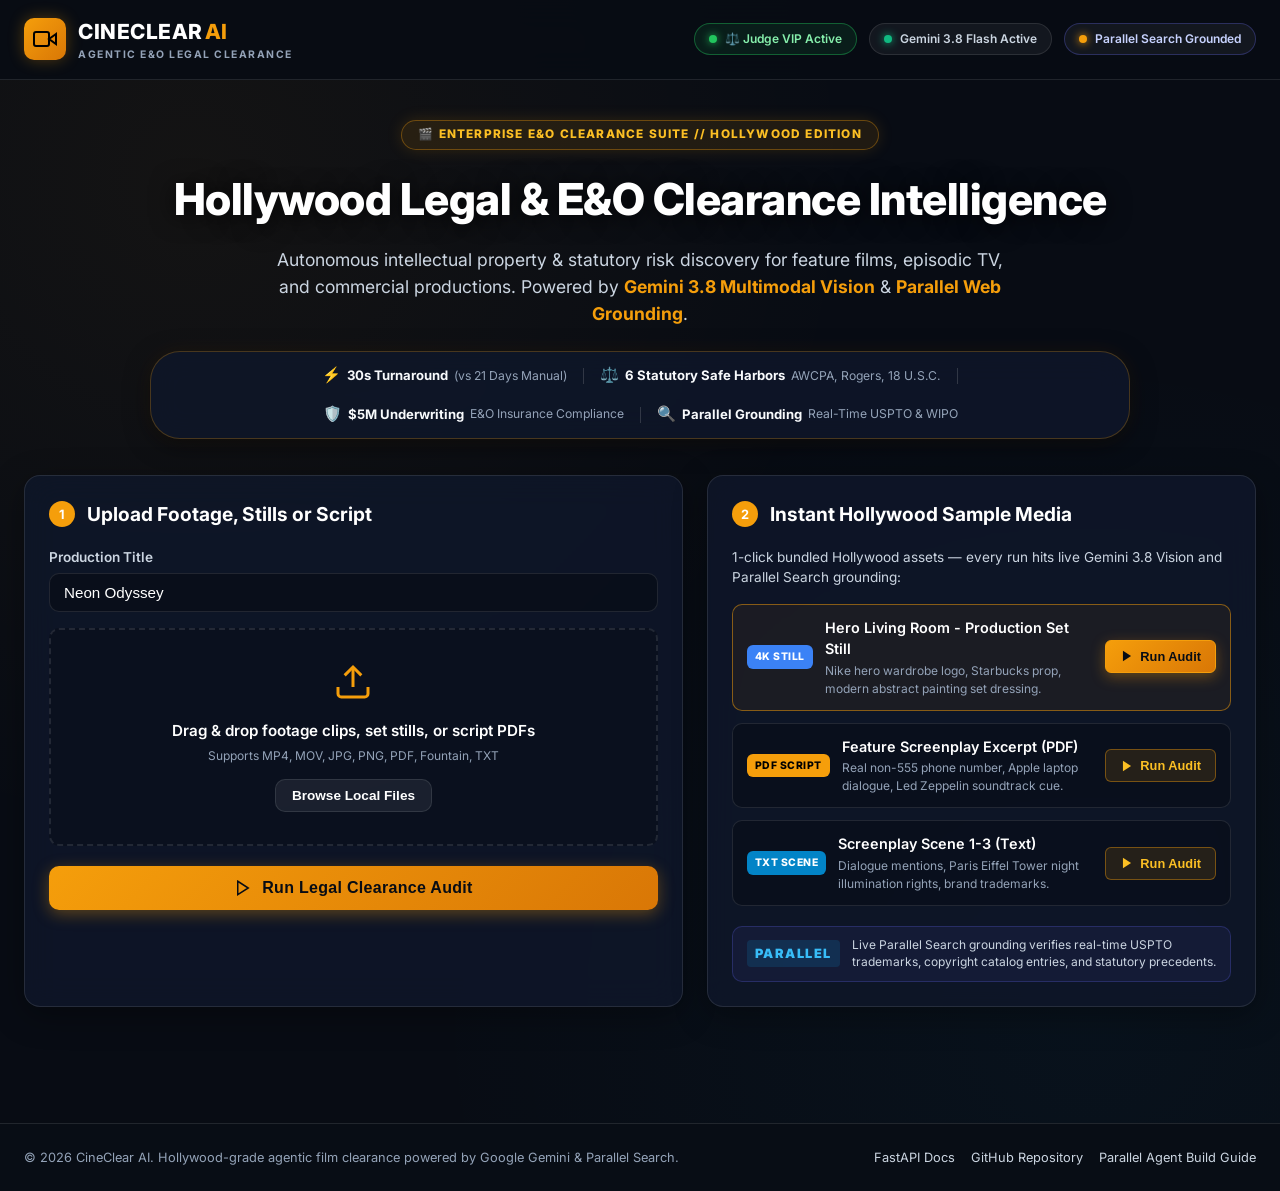
==== commit db2fd2ea: "feat: live engine stages, report exports, favicon, and Gemini+Parallel sample copy" ====
--- a/static/index.html
+++ b/static/index.html
@@ -4,6 +4,9 @@
     <meta charset="UTF-8">
     <meta name="viewport" content="width=device-width, initial-scale=1.0">
     <title>CineClear AI - Agentic Legal & E&O Clearance System</title>
+    <link rel="icon" href="/favicon.ico" sizes="any">
+    <link rel="icon" type="image/svg+xml" href="/static/favicon.svg">
+    <link rel="apple-touch-icon" href="/static/favicon.png">
     <link rel="stylesheet" href="/static/style.css">
     <link rel="preconnect" href="https://fonts.googleapis.com">
     <link rel="preconnect" href="https://fonts.gstatic.com" crossorigin>
@@ -111,7 +114,7 @@
                     <span class="badge-num">2</span>
                     <h2>Instant Hollywood Sample Media</h2>
                 </div>
-                <p class="sample-intro">Select or 1-click audit pre-loaded production assets with zero API quota burn:</p>
+                <p class="sample-intro">1-click bundled Hollywood assets — every run hits live Gemini 3.8 Vision and Parallel Search grounding:</p>
 
                 <div class="sample-list" id="sample-list">
                     <div class="sample-item active" data-sample="sample-photo">
@@ -170,7 +173,7 @@
                 <div class="radar-spinner"></div>
             </div>
             <h3 class="processing-title">Executing Multi-Turn Legal Clearance Pipeline</h3>
-            <p class="processing-subtitle" id="processing-step-label">Stage 1/4: Initializing Multimodal Agents...</p>
+            <p class="processing-subtitle" id="processing-step-label">Stage 1/4: Waiting for engine...</p>
             
             <div class="pipeline-progress-track">
                 <div class="pipeline-progress-bar" id="pipeline-progress-bar"></div>
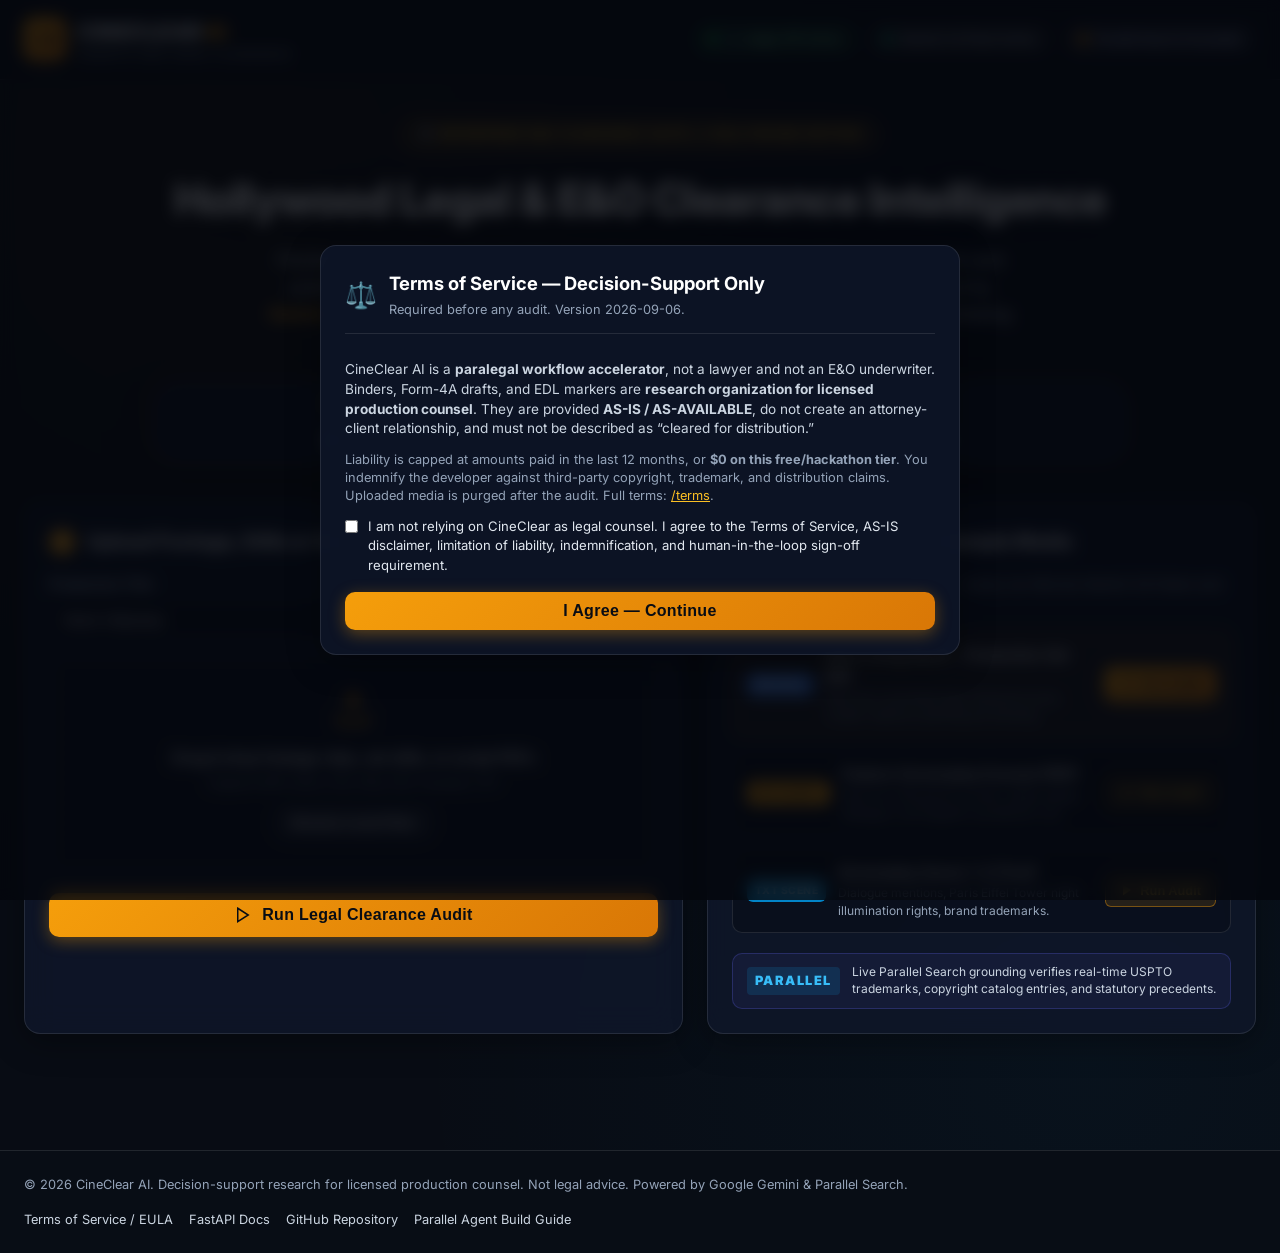
==== commit e4c78736: "fix: UPL decision-support language, TOS gate, counsel sign-off, and upload purge" ====
--- a/static/index.html
+++ b/static/index.html
@@ -7,7 +7,7 @@
     <link rel="icon" href="/favicon.ico" sizes="any">
     <link rel="icon" type="image/svg+xml" href="/static/favicon.svg">
     <link rel="apple-touch-icon" href="/static/favicon.png">
-    <link rel="stylesheet" href="/static/style.css">
+    <link rel="stylesheet" href="/static/style.css?v=20260906e">
     <link rel="preconnect" href="https://fonts.googleapis.com">
     <link rel="preconnect" href="https://fonts.gstatic.com" crossorigin>
     <link href="https://fonts.googleapis.com/css2?family=Inter:wght@300;400;500;600;700;800&family=JetBrains+Mono:wght@400;600&display=swap" rel="stylesheet">
@@ -53,8 +53,9 @@
             <div class="hero-badge">🎬 ENTERPRISE E&amp;O CLEARANCE SUITE // HOLLYWOOD EDITION</div>
             <h1 class="hero-title">Hollywood Legal &amp; E&amp;O Clearance Intelligence</h1>
             <p class="hero-subtitle">
-                Autonomous intellectual property &amp; statutory risk discovery for feature films, episodic TV, and commercial productions.
-                Powered by <strong>Gemini 3.8 Multimodal Vision</strong> &amp; <strong>Parallel Web Grounding</strong>.
+                Paralegal research accelerator for licensed production counsel: multimodal detection and public-registry grounding
+                for feature films, episodic TV, and commercials. Powered by <strong>Gemini 3.8 Multimodal Vision</strong> &amp; <strong>Parallel Web Grounding</strong>.
+                Outputs are evidence-gathering dossiers — not legal clearance and not an insurance certificate.
             </p>
 
             <!-- Studio Telemetry Stats Ticker -->
@@ -199,6 +200,15 @@
                     <span class="step-circle">4</span>
                     <span class="step-label">E&amp;O Binder Generation</span>
                 </div>
+            </div>
+
+            <div class="judge-trace" id="judge-trace">
+                <div class="judge-trace-header">
+                    <span class="judge-trace-badge">FOR GOOGLE GEMINI &amp; PARALLEL SEARCH JUDGES</span>
+                    <h4>Live Partner API Trace</h4>
+                    <p>Unedited engine I/O — <code>models.generateContent</code> and <code>POST api.parallel.ai/v1/search</code> as they fire.</p>
+                </div>
+                <div class="judge-console" id="judge-console" aria-live="polite"></div>
             </div>
         </div>
 
@@ -255,13 +265,13 @@
                     </svg>
                 </div>
                 <div class="cert-info">
-                    <div class="cert-status-badge" id="cert-status-badge">CONDITIONAL UNDERWRITER CLEARANCE</div>
-                    <h3 class="cert-title" id="cert-title">E&amp;O Underwriting Insurability Analysis</h3>
-                    <p class="cert-subtitle" id="cert-subtitle">Risk profile evaluated against standard $5M worldwide distributor indemnification benchmarks. Execute attached Form-4A and Greeking work orders for full coverage.</p>
+                    <div class="cert-status-badge" id="cert-status-badge">COUNSEL REVIEW DOSSIER // NOT A CLEARANCE</div>
+                    <h3 class="cert-title" id="cert-title">Evidence-gathering dossier for licensed production counsel</h3>
+                    <p class="cert-subtitle" id="cert-subtitle">Automated flags and public-registry research only. CineClear does not certify clearance, insurability, or fitness for distribution. A licensed attorney or E&amp;O broker must sign off.</p>
                 </div>
                 <div class="cert-score-container">
                     <div class="score-dial" id="cert-score-val">88%</div>
-                    <div class="score-subtext">Insurability Readiness</div>
+                    <div class="score-subtext">Counsel-review triage only</div>
                 </div>
             </div>
 
@@ -378,11 +388,45 @@
         </div>
     </div>
 
+    <!-- Un-bypassable TOS / EULA gate -->
+    <div class="modal-overlay" id="tos-modal" style="display: none;">
+        <div class="modal-content glass-card" style="max-width: 640px;">
+            <div class="modal-header">
+                <div class="modal-icon">⚖️</div>
+                <div>
+                    <h3 style="margin: 0; font-size: 1.15rem; color: #fff;">Terms of Service — Decision-Support Only</h3>
+                    <p style="margin: 2px 0 0; font-size: 0.8rem; color: #94a3b8;">Required before any audit. Version 2026-09-06.</p>
+                </div>
+            </div>
+            <div class="modal-body" style="padding-top: 12px;">
+                <p style="font-size: 0.85rem; color: #cbd5e1; line-height: 1.45; margin-bottom: 12px;">
+                    CineClear AI is a <strong>paralegal workflow accelerator</strong>, not a lawyer and not an E&amp;O underwriter.
+                    Binders, Form-4A drafts, and EDL markers are <strong>research organization for licensed production counsel</strong>.
+                    They are provided <strong>AS-IS / AS-AVAILABLE</strong>, do not create an attorney-client relationship, and
+                    must not be described as “cleared for distribution.”
+                </p>
+                <p style="font-size: 0.8rem; color: #94a3b8; line-height: 1.4; margin-bottom: 12px;">
+                    Liability is capped at amounts paid in the last 12 months, or <strong>$0 on this free/hackathon tier</strong>.
+                    You indemnify the developer against third-party copyright, trademark, and distribution claims.
+                    Uploaded media is purged after the audit. Full terms: <a href="/terms" target="_blank" style="color:#fbbf24;">/terms</a>.
+                </p>
+                <label style="display:flex; gap:10px; align-items:flex-start; font-size:0.82rem; color:#e2e8f0; margin-bottom:16px;">
+                    <input type="checkbox" id="tos-checkbox" style="margin-top:3px;">
+                    <span>I am not relying on CineClear as legal counsel. I agree to the Terms of Service, AS-IS disclaimer, limitation of liability, indemnification, and human-in-the-loop sign-off requirement.</span>
+                </label>
+                <div style="display:flex; justify-content:flex-end;">
+                    <button class="btn btn-primary" id="tos-accept-btn" style="padding: 10px 20px;" disabled>I Agree — Continue</button>
+                </div>
+            </div>
+        </div>
+    </div>
+
     <!-- Footer -->
     <footer class="footer">
         <div class="footer-container">
-            <p>&copy; 2026 CineClear AI. Hollywood-grade agentic film clearance powered by Google Gemini &amp; Parallel Search.</p>
+            <p>&copy; 2026 CineClear AI. Decision-support research for licensed production counsel. Not legal advice. Powered by Google Gemini &amp; Parallel Search.</p>
             <div class="footer-links">
+                <a href="/terms">Terms of Service / EULA</a>
                 <a href="/docs" target="_blank">FastAPI Docs</a>
                 <a href="https://github.com/adamm285-dev/CineClear-AI" target="_blank">GitHub Repository</a>
                 <a href="https://www.youtube.com/watch?v=6BG12veBOII" target="_blank">Parallel Agent Build Guide</a>
@@ -390,6 +434,6 @@
         </div>
     </footer>
 
-    <script src="/static/app.js"></script>
+    <script src="/static/app.js?v=20260906e"></script>
 </body>
 </html>
--- a/static/style.css
+++ b/static/style.css
@@ -774,6 +774,86 @@
     background: #10b981;
 }
 
+.judge-trace {
+    max-width: 860px;
+    margin: 28px auto 0;
+    text-align: left;
+    border: 1px solid rgba(245, 158, 11, 0.28);
+    border-radius: 12px;
+    background: rgba(2, 6, 12, 0.72);
+    overflow: hidden;
+}
+
+.judge-trace-header {
+    padding: 12px 16px 10px;
+    border-bottom: 1px solid rgba(255, 255, 255, 0.06);
+}
+
+.judge-trace-badge {
+    display: inline-block;
+    font-size: 0.65rem;
+    font-weight: 800;
+    letter-spacing: 0.08em;
+    color: #080c14;
+    background: #f59e0b;
+    padding: 3px 8px;
+    border-radius: 4px;
+}
+
+.judge-trace-header h4 {
+    margin: 8px 0 4px;
+    font-size: 0.95rem;
+    color: #fff;
+    font-weight: 700;
+}
+
+.judge-trace-header p {
+    margin: 0;
+    font-size: 0.75rem;
+    color: #94a3b8;
+}
+
+.judge-trace-header code {
+    color: #fbbf24;
+    font-family: 'JetBrains Mono', ui-monospace, monospace;
+    font-size: 0.72rem;
+}
+
+.judge-console {
+    height: 210px;
+    overflow-y: auto;
+    padding: 10px 14px 14px;
+    font-family: 'JetBrains Mono', ui-monospace, monospace;
+    font-size: 0.72rem;
+    line-height: 1.45;
+    color: #cbd5e1;
+}
+
+.judge-log-line {
+    display: grid;
+    grid-template-columns: 72px 84px 1fr;
+    gap: 8px;
+    margin-bottom: 4px;
+}
+
+.judge-log-time {
+    color: #64748b;
+}
+
+.judge-log-source {
+    font-weight: 700;
+    letter-spacing: 0.04em;
+}
+
+.judge-log-source.GEMINI { color: #34d399; }
+.judge-log-source.PARALLEL { color: #38bdf8; }
+.judge-log-source.ENGINE { color: #fbbf24; }
+
+.judge-log-msg {
+    color: #e2e8f0;
+    word-break: break-word;
+}
+
 /* Bottom Export Action Bar */
 .results-bottom-actions {
     display: flex;
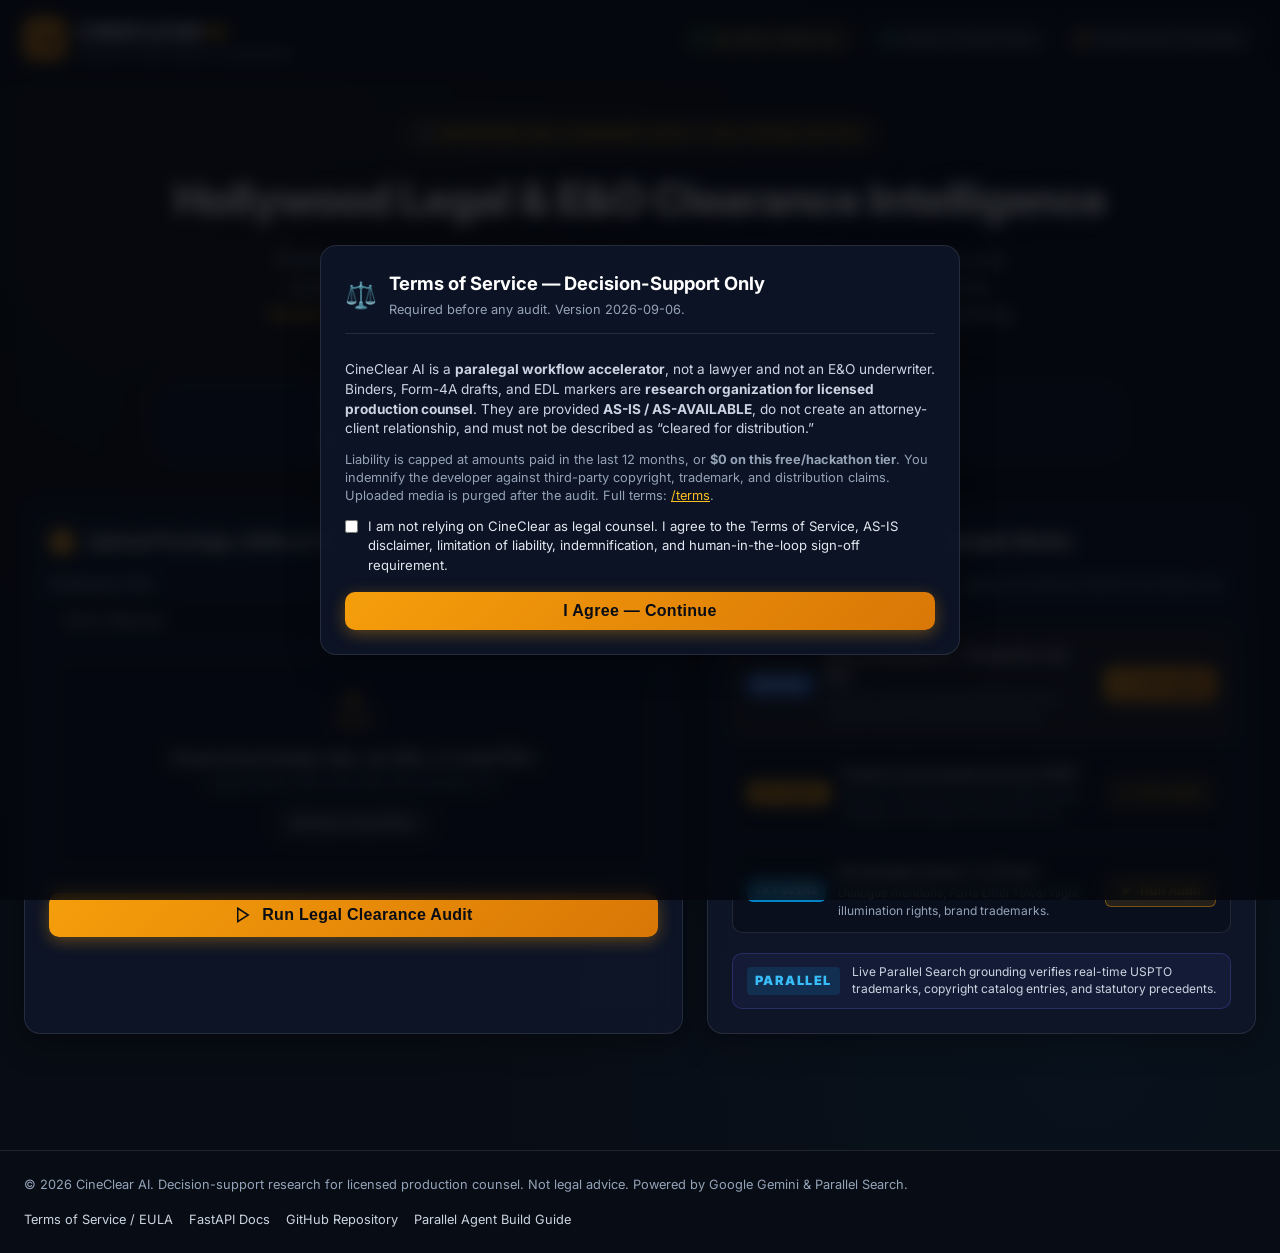
==== commit dccbea6f: "fix: gate all live audits behind Judge VIP, rate-limit quota, document judge sign-in at README top" ====
--- a/static/index.html
+++ b/static/index.html
@@ -434,6 +434,6 @@
         </div>
     </footer>
 
-    <script src="/static/app.js?v=20260906e"></script>
+    <script src="/static/app.js?v=20260906f"></script>
 </body>
 </html>
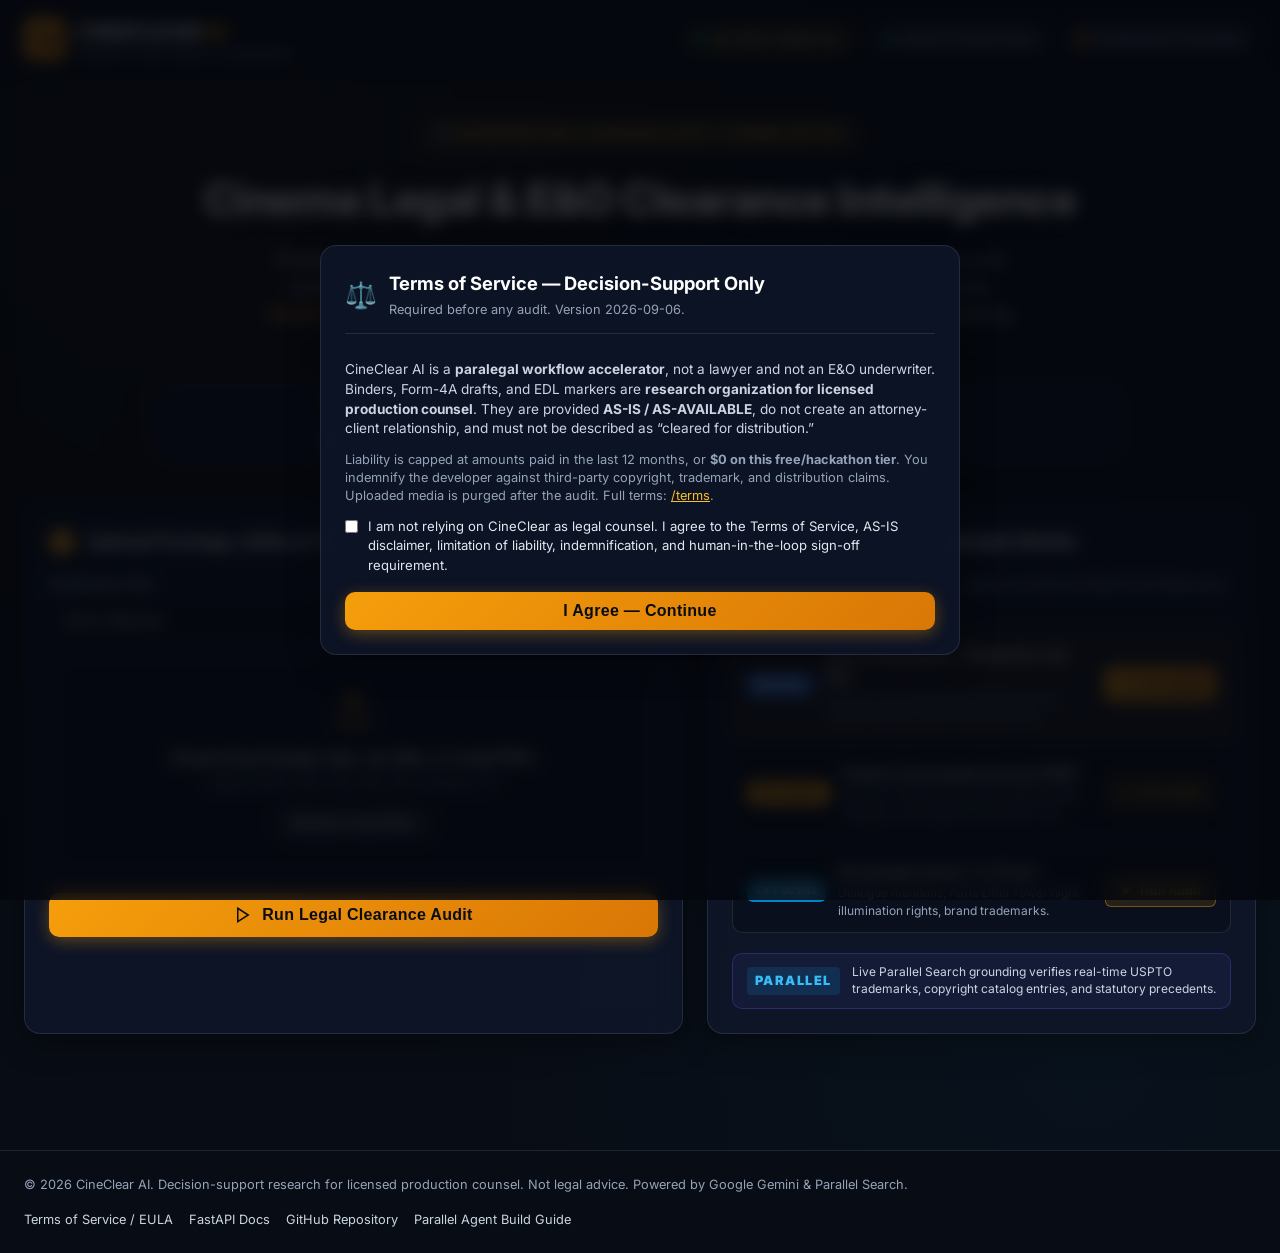
==== commit cf710c31: "copy: replace Hollywood branding with cinema/production language" ====
--- a/static/index.html
+++ b/static/index.html
@@ -50,8 +50,8 @@
     <main class="main-container">
         <!-- Hero Section -->
         <section class="hero-section">
-            <div class="hero-badge">🎬 ENTERPRISE E&amp;O CLEARANCE SUITE // HOLLYWOOD EDITION</div>
-            <h1 class="hero-title">Hollywood Legal &amp; E&amp;O Clearance Intelligence</h1>
+            <div class="hero-badge">🎬 ENTERPRISE E&amp;O CLEARANCE SUITE // CINEMA EDITION</div>
+            <h1 class="hero-title">Cinema Legal &amp; E&amp;O Clearance Intelligence</h1>
             <p class="hero-subtitle">
                 Paralegal research accelerator for licensed production counsel: multimodal detection and public-registry grounding
                 for feature films, episodic TV, and commercials. Powered by <strong>Gemini 3.8 Multimodal Vision</strong> &amp; <strong>Parallel Web Grounding</strong>.
@@ -113,9 +113,9 @@
             <div class="glass-card sample-card">
                 <div class="card-header">
                     <span class="badge-num">2</span>
-                    <h2>Instant Hollywood Sample Media</h2>
-                </div>
-                <p class="sample-intro">1-click bundled Hollywood assets — every run hits live Gemini 3.8 Vision and Parallel Search grounding:</p>
+                    <h2>Instant Production Sample Media</h2>
+                </div>
+                <p class="sample-intro">1-click bundled production assets — every run hits live Gemini 3.8 Vision and Parallel Search grounding:</p>
 
                 <div class="sample-list" id="sample-list">
                     <div class="sample-item active" data-sample="sample-photo">
@@ -374,7 +374,7 @@
             </div>
             <div class="modal-body" style="padding-top: 12px;">
                 <p style="font-size: 0.85rem; color: #cbd5e1; line-height: 1.4; margin-bottom: 14px;">
-                    Public guests can audit all bundled Hollywood sample sets with zero limits. To unlock live multimodal file uploads, enter the judge passkey below (pre-filled for hackathon evaluators):
+                    Public guests can view the studio. Live Gemini + Parallel audits (samples and uploads) need the Judge VIP pass. Enter the passkey below, or open the 1-click evaluator URL from the README:
                 </p>
                 <div class="form-group" style="margin-bottom: 16px;">
                     <label for="judge-passkey-input" style="font-size: 0.8rem; color: #f59e0b; font-weight: 600;">Judge Passkey</label>
@@ -434,6 +434,6 @@
         </div>
     </footer>
 
-    <script src="/static/app.js?v=20260906f"></script>
+    <script src="/static/app.js?v=20260906g"></script>
 </body>
 </html>
--- a/static/style.css
+++ b/static/style.css
@@ -7,7 +7,7 @@
     --border-color: rgba(255, 255, 255, 0.1);
     --border-highlight: rgba(245, 158, 11, 0.4);
     
-    /* Hollywood Cinema Gold / Tungsten Accent (Zero Purple) */
+    /* Cinema tungsten gold accent */
     --primary: #f59e0b;
     --primary-glow: rgba(245, 158, 11, 0.28);
     --primary-hover: #d97706;
